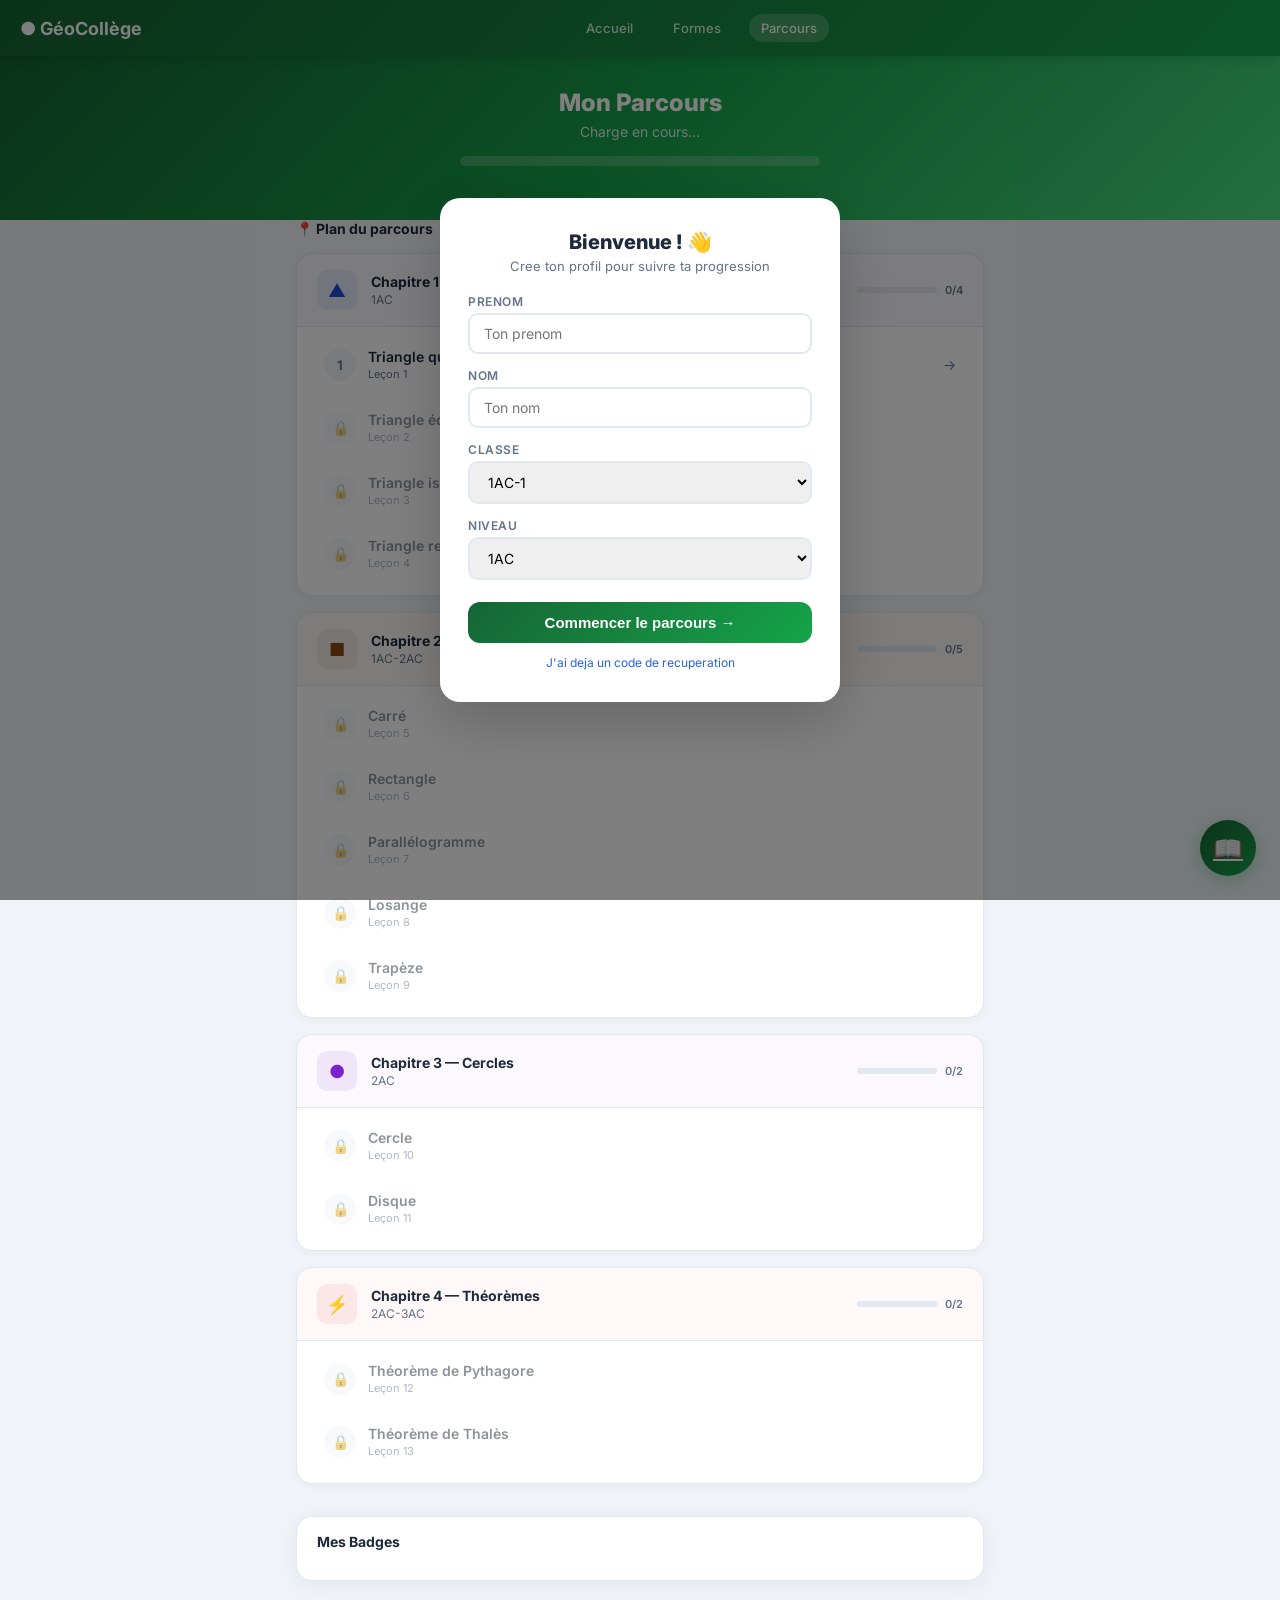
==== learning-path.html @ f27ea3ab "Add files via upload" ====
<!DOCTYPE html>
<html lang="fr">
<head>
<meta charset="UTF-8">
<meta name="viewport" content="width=device-width,initial-scale=1">
<title>Parcours d'apprentissage — GéoCollège</title>
<link rel="preconnect" href="https://fonts.googleapis.com">
<link href="https://fonts.googleapis.com/css2?family=Inter:wght@400;500;600;700;800&display=swap" rel="stylesheet">
<style>
*{margin:0;padding:0;box-sizing:border-box}
:root{--bg:#f0f4f8;--card:#fff;--green:#16a34a;--green-light:#dcfce7;--blue:#2563eb;--purple:#7c3aed;--red:#dc2626;--orange:#ea580c;--text:#1e293b;--muted:#64748b;--border:#e2e8f0;--radius:16px;--shadow:0 4px 24px rgba(0,0,0,.06)}
body{font-family:'Inter',sans-serif;background:var(--bg);color:var(--text);min-height:100vh}
.navbar{background:linear-gradient(135deg,#166534,#16a34a);padding:14px 20px;display:flex;align-items:center;justify-content:space-between;position:sticky;top:0;z-index:100;box-shadow:0 2px 12px rgba(0,0,0,.15)}
.navbar a{color:#fff;text-decoration:none;font-weight:700;font-size:18px}
.nav-links{display:flex;gap:16px;align-items:center}
.nav-links a{color:rgba(255,255,255,.85);font-size:13px;font-weight:500;padding:6px 12px;border-radius:20px;transition:.2s}
.nav-links a:hover,.nav-links a.active{background:rgba(255,255,255,.2);color:#fff}
.nav-user{display:flex;align-items:center;gap:8px;color:#fff;font-size:13px}
.nav-avatar{width:32px;height:32px;border-radius:50%;background:linear-gradient(135deg,#4ade80,#16a34a);display:flex;align-items:center;justify-content:center;font-weight:700;font-size:13px;color:#fff}

/* Hero */
.hero{background:linear-gradient(135deg,#166534 0%,#16a34a 50%,#4ade80 100%);padding:32px 20px 48px;color:#fff;text-align:center}
.hero h1{font-size:24px;font-weight:800;margin-bottom:6px}
.hero p{opacity:.85;font-size:14px}
.level-bar{max-width:360px;margin:16px auto 0;background:rgba(255,255,255,.2);border-radius:20px;height:10px;overflow:hidden}
.level-fill{height:100%;background:#fff;border-radius:20px;transition:width .6s ease}
.level-info{display:flex;justify-content:space-between;max-width:360px;margin:6px auto 0;font-size:12px;opacity:.8}

/* Container */
.container{max-width:720px;margin:0 auto;padding:0 16px 100px}

/* Chapter card */
.chapter{margin-top:-24px;position:relative;z-index:10}
.chapter+.chapter{margin-top:24px}
.ch-card{background:var(--card);border-radius:var(--radius);box-shadow:var(--shadow);overflow:hidden;border:1px solid var(--border);transition:transform .2s}
.ch-header{padding:16px 20px;display:flex;align-items:center;gap:14px;cursor:pointer}
.ch-icon{width:44px;height:44px;border-radius:12px;display:flex;align-items:center;justify-content:center;font-size:22px;flex-shrink:0}
.ch-info{flex:1;min-width:0}
.ch-title{font-weight:700;font-size:15px}
.ch-desc{font-size:12px;color:var(--muted);margin-top:2px;white-space:nowrap;overflow:hidden;text-overflow:ellipsis}
.ch-progress{display:flex;align-items:center;gap:8px}
.ch-pbar{width:80px;height:6px;background:var(--border);border-radius:6px;overflow:hidden}
.ch-pfill{height:100%;border-radius:6px;transition:width .4s}
.ch-ptext{font-size:11px;color:var(--muted);font-weight:600;white-space:nowrap}

/* Lessons */
.ch-lessons{padding:0 20px 16px;display:none}
.ch-card.open .ch-lessons{display:block}
.lesson{display:flex;align-items:center;gap:12px;padding:12px 14px;border-radius:12px;margin-top:8px;cursor:pointer;transition:all .2s;border:1px solid transparent}
.lesson:hover{background:#f8fafc;border-color:var(--border)}
.lesson.locked{opacity:.5;cursor:not-allowed}
.lesson.locked:hover{background:transparent;border-color:transparent}
.ls-status{width:32px;height:32px;border-radius:50%;display:flex;align-items:center;justify-content:center;font-size:14px;flex-shrink:0;font-weight:700}
.ls-status.complete{background:var(--green-light);color:var(--green)}
.ls-status.en_cours{background:#fef3c7;color:#d97706}
.ls-status.non_vu{background:#f1f5f9;color:var(--muted)}
.ls-status.locked{background:#f1f5f9;color:#cbd5e1}
.ls-info{flex:1;min-width:0}
.ls-title{font-weight:600;font-size:14px}
.ls-meta{font-size:11px;color:var(--muted);margin-top:2px;display:flex;gap:8px;flex-wrap:wrap}
.ls-badge{font-size:10px;padding:2px 8px;border-radius:10px;font-weight:600}
.ls-score{font-size:12px;font-weight:700;color:var(--green)}
.ls-arrow{color:var(--muted);font-size:16px}

/* Tooltip */
.tooltip{position:absolute;background:#1e293b;color:#fff;font-size:12px;padding:8px 14px;border-radius:10px;z-index:200;pointer-events:none;white-space:nowrap;animation:fadeIn .2s}
@keyframes fadeIn{from{opacity:0;transform:translateY(4px)}to{opacity:1;transform:translateY(0)}}

/* Login modal */
.modal-overlay{position:fixed;inset:0;background:rgba(0,0,0,.5);z-index:500;display:flex;align-items:center;justify-content:center;padding:20px}
.modal{background:#fff;border-radius:20px;padding:32px 28px;max-width:400px;width:100%;box-shadow:0 20px 60px rgba(0,0,0,.2);animation:slideUp .3s}
@keyframes slideUp{from{opacity:0;transform:translateY(20px)}to{opacity:1;transform:translateY(0)}}
.modal h2{font-size:20px;font-weight:800;margin-bottom:4px;text-align:center}
.modal p{font-size:13px;color:var(--muted);text-align:center;margin-bottom:20px}
.form-group{margin-bottom:14px}
.form-group label{display:block;font-size:12px;font-weight:600;color:var(--muted);margin-bottom:4px;text-transform:uppercase;letter-spacing:.5px}
.form-group input,.form-group select{width:100%;padding:10px 14px;border:2px solid var(--border);border-radius:10px;font-size:14px;font-family:inherit;outline:none;transition:.2s}
.form-group input:focus,.form-group select:focus{border-color:var(--green)}
.btn-primary{width:100%;padding:12px;background:linear-gradient(135deg,#166534,#16a34a);color:#fff;border:none;border-radius:12px;font-size:15px;font-weight:700;cursor:pointer;margin-top:8px;transition:.2s}
.btn-primary:hover{transform:translateY(-1px);box-shadow:0 4px 16px rgba(22,163,74,.3)}
.recover-link{text-align:center;margin-top:12px;font-size:12px;color:var(--blue);cursor:pointer}

/* Floating dict btn */
.fab{position:fixed;bottom:24px;right:24px;width:56px;height:56px;border-radius:50%;background:linear-gradient(135deg,#166534,#16a34a);color:#fff;border:none;box-shadow:0 4px 20px rgba(22,163,74,.35);display:flex;align-items:center;justify-content:center;font-size:24px;cursor:pointer;z-index:90;transition:.2s}
.fab:hover{transform:scale(1.1)}

/* Badges strip */
.badges-strip{margin-top:32px;background:var(--card);border-radius:var(--radius);padding:16px 20px;box-shadow:var(--shadow);border:1px solid var(--border)}
.badges-strip h3{font-size:14px;font-weight:700;margin-bottom:10px}
.badges-row{display:flex;gap:10px;overflow-x:auto;padding-bottom:4px}
.badge-item{flex-shrink:0;width:60px;text-align:center}
.badge-icon{width:44px;height:44px;border-radius:50%;display:flex;align-items:center;justify-content:center;font-size:20px;margin:0 auto 4px}
.badge-icon.earned{background:linear-gradient(135deg,#fef3c7,#fde68a);box-shadow:0 2px 8px rgba(234,179,8,.3)}
.badge-icon.locked{background:#f1f5f9;filter:grayscale(1);opacity:.4}
.badge-name{font-size:9px;color:var(--muted);line-height:1.2}

.hidden{display:none}
@media(max-width:480px){.nav-links a:not(.active){display:none}.hero h1{font-size:20px}}
</style>
</head>
<body>

<nav class="navbar">
  <a href="index.html">● GéoCollège</a>
  <div class="nav-links">
    <a href="index.html">Accueil</a>
    <a href="formes.html">Formes</a>
    <a href="learning-path.html" class="active">Parcours</a>
  </div>
  <div class="nav-user" id="navUser"></div>
</nav>

<div class="hero" id="hero">
  <h1 id="heroTitle">Mon Parcours</h1>
  <p id="heroSub">Charge en cours...</p>
  <div class="level-bar"><div class="level-fill" id="levelFill" style="width:0%"></div></div>
  <div class="level-info"><span id="levelName"></span><span id="levelPts"></span></div>
</div>

<div class="container">
  <!-- ── LOCAL CHAPTER TIMELINE (localStorage-based) ── -->
  <div id="localTimeline" style="margin-bottom:32px;"></div>
  <script>
  (function(){
    const CHAPTERS = [
      { title:'Chapitre 1 — Triangles', level:'1AC', color:'#1d4ed8', icon:'▲', lessons:[
        {slug:'triangle-quelconque',name:'Triangle quelconque'},
        {slug:'triangle-equilateral',name:'Triangle équilatéral'},
        {slug:'triangle-isocele',name:'Triangle isocèle'},
        {slug:'triangle-rectangle',name:'Triangle rectangle'}
      ]},
      { title:'Chapitre 2 — Quadrilatères', level:'1AC-2AC', color:'#854d0e', icon:'■', lessons:[
        {slug:'carre',name:'Carré'},
        {slug:'rectangle',name:'Rectangle'},
        {slug:'parallelogramme',name:'Parallélogramme'},
        {slug:'losange',name:'Losange'},
        {slug:'trapeze',name:'Trapèze'}
      ]},
      { title:'Chapitre 3 — Cercles', level:'2AC', color:'#7e22ce', icon:'●', lessons:[
        {slug:'cercle',name:'Cercle'},
        {slug:'disque',name:'Disque'}
      ]},
      { title:'Chapitre 4 — Théorèmes', level:'2AC-3AC', color:'#dc2626', icon:'⚡', lessons:[
        {slug:'pythagore',name:'Théorème de Pythagore'},
        {slug:'thales',name:'Théorème de Thalès'}
      ]}
    ];
    const progress = JSON.parse(localStorage.getItem('geocollege_progress') || '{}');
    const allSlugs = CHAPTERS.flatMap(ch=>ch.lessons.map(l=>l.slug));
    const container = document.getElementById('localTimeline');
    let lessonNum = 0;
    let html = '<div style="font-family:\'Inter\',sans-serif;font-size:14px;font-weight:700;color:#1e293b;margin-bottom:16px;">📍 Plan du parcours</div>';
    CHAPTERS.forEach((ch, ci) => {
      const done = ch.lessons.filter(l => progress[l.slug]?.statut === 'complete').length;
      const total = ch.lessons.length;
      const pct = total > 0 ? Math.round((done/total)*100) : 0;
      html += `<div style="background:#fff;border:1px solid #e2e8f0;border-radius:16px;margin-bottom:16px;overflow:hidden;box-shadow:0 2px 8px rgba(0,0,0,.04);">`;
      html += `<div style="padding:16px 20px;display:flex;align-items:center;gap:14px;border-bottom:1px solid #e2e8f0;background:${ch.color}08;">`;
      html += `<div style="width:40px;height:40px;border-radius:10px;background:${ch.color}15;color:${ch.color};display:flex;align-items:center;justify-content:center;font-size:18px;flex-shrink:0;">${ch.icon}</div>`;
      html += `<div style="flex:1;"><div style="font-weight:700;font-size:14px;">${ch.title}</div><div style="font-size:12px;color:#64748b;margin-top:2px;">${ch.level}</div></div>`;
      html += `<div style="display:flex;align-items:center;gap:8px;">`;
      html += `<div style="width:80px;height:6px;background:#e2e8f0;border-radius:6px;overflow:hidden;"><div style="height:100%;width:${pct}%;background:${ch.color};border-radius:6px;transition:width .4s;"></div></div>`;
      html += `<span style="font-size:11px;color:#64748b;font-weight:600;white-space:nowrap;">${done}/${total}</span>`;
      html += `</div></div>`;
      html += `<div style="padding:8px 12px;">`;
      ch.lessons.forEach((l, li) => {
        lessonNum++;
        const p = progress[l.slug];
        const prevSlug = li > 0 ? ch.lessons[li-1].slug : (ci > 0 ? CHAPTERS[ci-1].lessons[CHAPTERS[ci-1].lessons.length-1].slug : null);
        const isFirst = lessonNum === 1;
        const prevDone = !prevSlug || progress[prevSlug]?.statut === 'complete';
        const unlocked = isFirst || prevDone || (p && p.statut);
        const status = p?.statut === 'complete' ? 'complete' : p?.statut === 'en_cours' ? 'en_cours' : (unlocked ? 'available' : 'locked');
        const icon = status==='complete'?'✅':status==='en_cours'?'⏳':status==='locked'?'🔒':lessonNum;
        const opacity = status==='locked'?'0.5':'1';
        const cursor = status==='locked'?'not-allowed':'pointer';
        const href = status==='locked'?'#':`lecon.html?id=${l.slug}`;
        const scoreHtml = p?.score ? `<span style="font-size:12px;font-weight:700;color:#16a34a;">${p.score}%</span>` : '';
        html += `<a href="${href}" style="display:flex;align-items:center;gap:12px;padding:12px 14px;border-radius:12px;margin-bottom:4px;text-decoration:none;color:inherit;opacity:${opacity};cursor:${cursor};transition:all .2s;border:1px solid transparent;" onmouseover="if(${status!=='locked'})this.style.background='#f8fafc';this.style.borderColor='#e2e8f0'" onmouseout="this.style.background='none';this.style.borderColor='transparent'" ${status==='locked'?'onclick="event.preventDefault();"':''}>`;
        html += `<div style="width:32px;height:32px;border-radius:50%;display:flex;align-items:center;justify-content:center;font-size:${typeof icon==='number'?'13px':'14px'};font-weight:700;flex-shrink:0;background:${status==='complete'?'#dcfce7':status==='en_cours'?'#fef3c7':'#f1f5f9'};color:${status==='complete'?'#16a34a':status==='en_cours'?'#d97706':'#64748b'};">${icon}</div>`;
        html += `<div style="flex:1;min-width:0;"><div style="font-weight:600;font-size:14px;">${l.name}</div><div style="font-size:11px;color:#64748b;margin-top:2px;">Leçon ${lessonNum}</div></div>`;
        html += scoreHtml;
        html += `<span style="color:#64748b;font-size:14px;">${status!=='locked'?'→':''}</span>`;
        html += `</a>`;
      });
      html += `</div></div>`;
    });
    container.innerHTML = html;
  })();
  </script>

  <div id="chaptersContainer"></div>
  <div class="badges-strip" id="badgesStrip"><h3>Mes Badges</h3><div class="badges-row" id="badgesRow"></div></div>
</div>

<a href="index.html#search" class="fab" title="Dictionnaire">📖</a>

<!-- Login Modal -->
<div class="modal-overlay" id="loginModal" style="display:none">
  <div class="modal">
    <h2>Bienvenue ! 👋</h2>
    <p>Cree ton profil pour suivre ta progression</p>
    <div id="loginForm">
      <div class="form-group"><label>Prenom</label><input id="inPrenom" placeholder="Ton prenom"></div>
      <div class="form-group"><label>Nom</label><input id="inNom" placeholder="Ton nom"></div>
      <div class="form-group"><label>Classe</label>
        <select id="inClasse"><option>1AC-1</option><option>1AC-2</option><option>1AC-3</option><option>2AC-1</option><option>2AC-2</option><option>2AC-3</option><option>3AC-1</option><option>3AC-2</option><option>3AC-3</option></select>
      </div>
      <div class="form-group"><label>Niveau</label>
        <select id="inNiveau"><option value="1AC">1AC</option><option value="2AC">2AC</option><option value="3AC">3AC</option></select>
      </div>
      <button class="btn-primary" onclick="register()">Commencer le parcours →</button>
      <div class="recover-link" onclick="showRecover()">J'ai deja un code de recuperation</div>
    </div>
    <div id="recoverForm" class="hidden">
      <div class="form-group"><label>Code de recuperation (6 chiffres)</label><input id="inCode" maxlength="6" placeholder="000000" inputmode="numeric"></div>
      <button class="btn-primary" onclick="recover()">Recuperer mon compte</button>
      <div class="recover-link" onclick="showLogin()">← Creer un nouveau profil</div>
    </div>
  </div>
</div>

<script>
// ── Offline sync utility ──
async function syncPost(url,data){if(navigator.onLine){try{await fetch(url,{method:'POST',body:JSON.stringify(data),headers:{'Content-Type':'application/json'}})}catch(e){addToSyncQueue(url,data)}}else{addToSyncQueue(url,data)}}
function addToSyncQueue(url,data){const q=JSON.parse(localStorage.getItem('geocollege_sync_queue')||'[]');q.push({url,data,timestamp:Date.now()});localStorage.setItem('geocollege_sync_queue',JSON.stringify(q))}
async function flushSyncQueue(){const q=JSON.parse(localStorage.getItem('geocollege_sync_queue')||'[]');if(!q.length||!navigator.onLine)return;for(const i of q)await fetch(i.url,{method:'POST',body:JSON.stringify(i.data),headers:{'Content-Type':'application/json'}}).catch(()=>{});localStorage.removeItem('geocollege_sync_queue')}
window.addEventListener('online',flushSyncQueue);window.addEventListener('load',flushSyncQueue);

const API = '';
let ELEVE = null;

function uuid(){return 'xxxxxxxx-xxxx-4xxx-yxxx-xxxxxxxxxxxx'.replace(/[xy]/g,c=>{const r=Math.random()*16|0;return(c==='x'?r:r&0x3|0x8).toString(16)})}

async function init(){
  const id = localStorage.getItem('geocollege_eleve_id');
  if(!id){document.getElementById('loginModal').style.display='flex';return}
  try{
    const r=await fetch(API+'api/eleves.php?id='+id);
    const d=await r.json();
    if(d.error){localStorage.removeItem('geocollege_eleve_id');document.getElementById('loginModal').style.display='flex';return}
    ELEVE=d;
    renderProfile();
    loadPath();
    loadBadges();
  }catch(e){document.getElementById('heroSub').textContent='Erreur de connexion.'}
}

async function register(){
  const prenom=document.getElementById('inPrenom').value.trim();
  const nom=document.getElementById('inNom').value.trim();
  if(!prenom||!nom){alert('Remplis tous les champs !');return}
  const id=uuid();
  const classe=document.getElementById('inClasse').value;
  const niveau=document.getElementById('inNiveau').value;
  try{
    const r=await fetch(API+'api/eleves.php',{method:'POST',headers:{'Content-Type':'application/json'},body:JSON.stringify({id,nom,prenom,classe,niveau})});
    const d=await r.json();
    if(d.error){alert(d.message);return}
    localStorage.setItem('geocollege_eleve_id',id);
    localStorage.setItem('geocollege_recovery_code',d.eleve.code_recuperation);
    alert('Ton code de recuperation : '+d.eleve.code_recuperation+'\nNote-le !');
    document.getElementById('loginModal').style.display='none';
    ELEVE=d;
    renderProfile();loadPath();loadBadges();
  }catch(e){alert('Erreur reseau.')}
}

async function recover(){
  const code=document.getElementById('inCode').value.trim();
  if(code.length!==6){alert('Le code doit faire 6 chiffres.');return}
  try{
    const r=await fetch(API+'api/eleves.php?code='+code);
    const d=await r.json();
    if(d.error){alert('Code invalide.');return}
    localStorage.setItem('geocollege_eleve_id',d.eleve.id);
    localStorage.setItem('geocollege_recovery_code',d.eleve.code_recuperation);
    document.getElementById('loginModal').style.display='none';
    ELEVE=d;
    renderProfile();loadPath();loadBadges();
  }catch(e){alert('Erreur reseau.')}
}

function showRecover(){document.getElementById('loginForm').classList.add('hidden');document.getElementById('recoverForm').classList.remove('hidden')}
function showLogin(){document.getElementById('recoverForm').classList.add('hidden');document.getElementById('loginForm').classList.remove('hidden')}

function renderProfile(){
  const e=ELEVE.eleve;const l=ELEVE.level;
  document.getElementById('heroTitle').textContent='Salut, '+e.prenom+' !';
  document.getElementById('heroSub').textContent=l.icon+' '+l.name+' — '+e.niveau+' '+e.classe;
  const pct=l.next?Math.min(100,((e.points_total-l.min)/(l.next-l.min))*100):100;
  document.getElementById('levelFill').style.width=pct+'%';
  document.getElementById('levelName').textContent=l.icon+' '+l.name;
  document.getElementById('levelPts').textContent=e.points_total+(l.next?' / '+l.next+' pts':' pts — MAX !');
  document.getElementById('navUser').innerHTML='<div class="nav-avatar">'+e.prenom[0]+e.nom[0]+'</div><a href="mon-profil.html" style="color:#fff;text-decoration:none;font-size:13px">'+e.prenom+'</a>';
}

async function loadPath(){
  const r=await fetch(API+'api/progression.php?eleve_id='+ELEVE.eleve.id);
  const d=await r.json();
  if(d.error)return;
  const container=document.getElementById('chaptersContainer');
  container.innerHTML='';
  const leconsByChap={};
  d.lecons.forEach(l=>{if(!leconsByChap[l.chapitre_id])leconsByChap[l.chapitre_id]=[];leconsByChap[l.chapitre_id].push(l)});
  d.chapitres.forEach((ch,ci)=>{
    const pct=ch.total_lecons>0?Math.round((ch.lecons_done/ch.total_lecons)*100):0;
    const lessons=leconsByChap[ch.id]||[];
    const div=document.createElement('div');div.className='chapter';
    div.innerHTML=`<div class="ch-card ${ci===0?'open':''}">
      <div class="ch-header" onclick="this.parentElement.classList.toggle('open')">
        <div class="ch-icon" style="background:${ch.couleur}15;color:${ch.couleur}">${ch.icone}</div>
        <div class="ch-info"><div class="ch-title">${ch.titre}</div><div class="ch-desc">${ch.description||''}</div></div>
        <div class="ch-progress"><div class="ch-pbar"><div class="ch-pfill" style="width:${pct}%;background:${ch.couleur}"></div></div><div class="ch-ptext">${ch.lecons_done}/${ch.total_lecons}</div></div>
      </div>
      <div class="ch-lessons">${lessons.map(l=>{
        const st=l.locked?'locked':(l.statut||'non_vu');
        const icon=st==='complete'?'✅':st==='en_cours'?'⏳':st==='locked'?'🔒':(lessons.indexOf(l)+1);
        return `<div class="lesson ${st}" onclick="${l.locked?`showTooltip(event,'Termine d\\'abord : ${(l.prerequis||[])[0]||'prerequis'}')`:
          `window.location='lecon.html?slug=${l.slug}'`}">
          <div class="ls-status ${st}">${icon}</div>
          <div class="ls-info">
            <div class="ls-title">${l.titre}</div>
            <div class="ls-meta">
              <span>⏱ ${l.duree_min} min</span>
              <span>${'⭐'.repeat(l.difficulte)}</span>
              ${l.forme_nom?`<span class="ls-badge" style="background:${ch.couleur}15;color:${ch.couleur}">${l.forme_nom}</span>`:''}
            </div>
          </div>
          ${st==='complete'?`<div class="ls-score">${l.score}%</div>`:''}
          <div class="ls-arrow">${l.locked?'':'→'}</div>
        </div>`}).join('')}
      </div>
    </div>`;
    container.appendChild(div);
  });
}

async function loadBadges(){
  const r=await fetch(API+'api/badges.php?eleve_id='+ELEVE.eleve.id);
  const d=await r.json();if(d.error)return;
  document.getElementById('badgesRow').innerHTML=d.badges.map(b=>`
    <div class="badge-item"><div class="badge-icon ${b.earned?'earned':'locked'}">${b.icone}</div><div class="badge-name">${b.nom}</div></div>
  `).join('');
}

let tooltipTimer;
function showTooltip(e,text){
  document.querySelectorAll('.tooltip').forEach(t=>t.remove());
  const t=document.createElement('div');t.className='tooltip';t.textContent='🔒 '+text;
  t.style.left=e.clientX+'px';t.style.top=(e.clientY-40)+'px';
  document.body.appendChild(t);
  clearTimeout(tooltipTimer);tooltipTimer=setTimeout(()=>t.remove(),2000);
}

init();
</script>
</body>
</html>
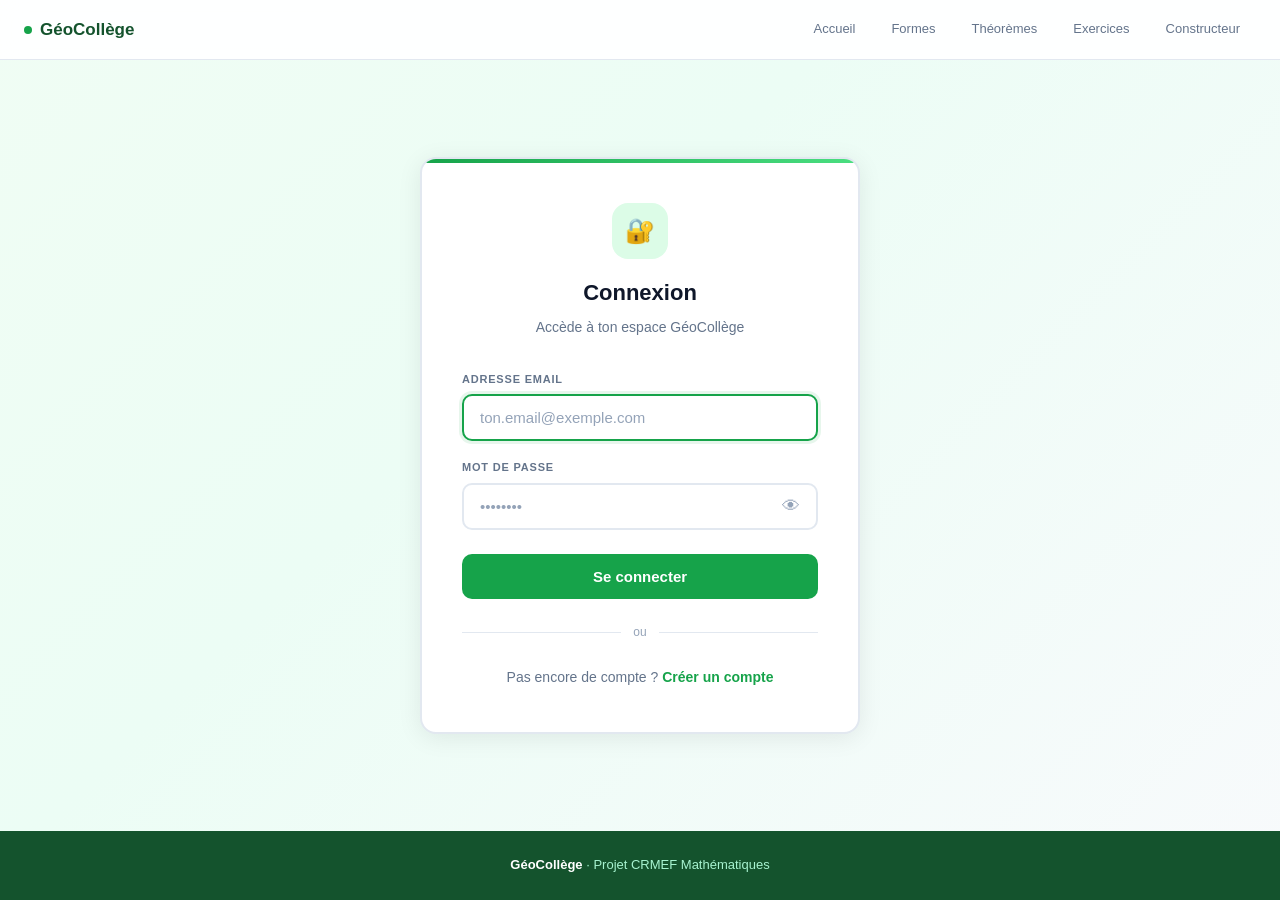
==== commit ea675855: "Force login before accessing website pages * Key features implemented: - Added authentication check " ====
--- a/learning-path.html
+++ b/learning-path.html
@@ -355,5 +355,6 @@
 
 init();
 </script>
+<script src="geo-auth.js"></script>
 </body>
 </html>
